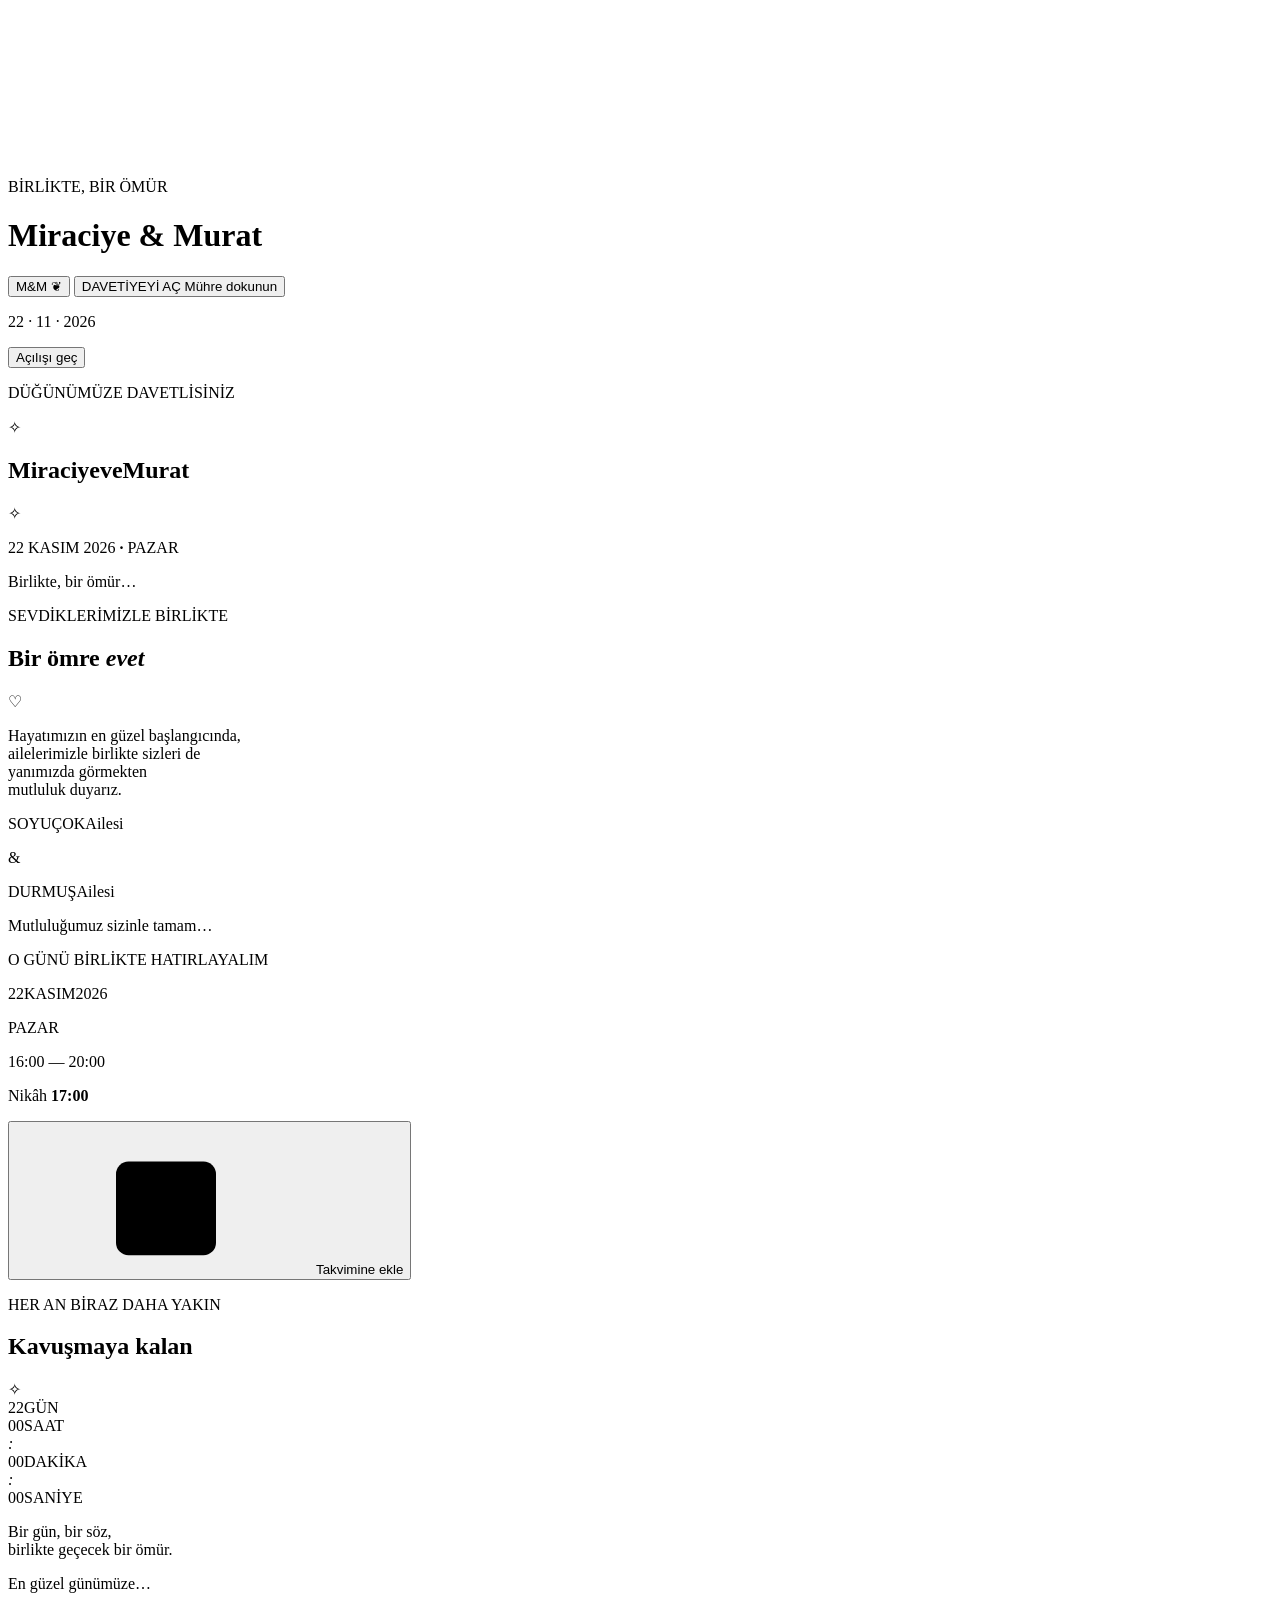
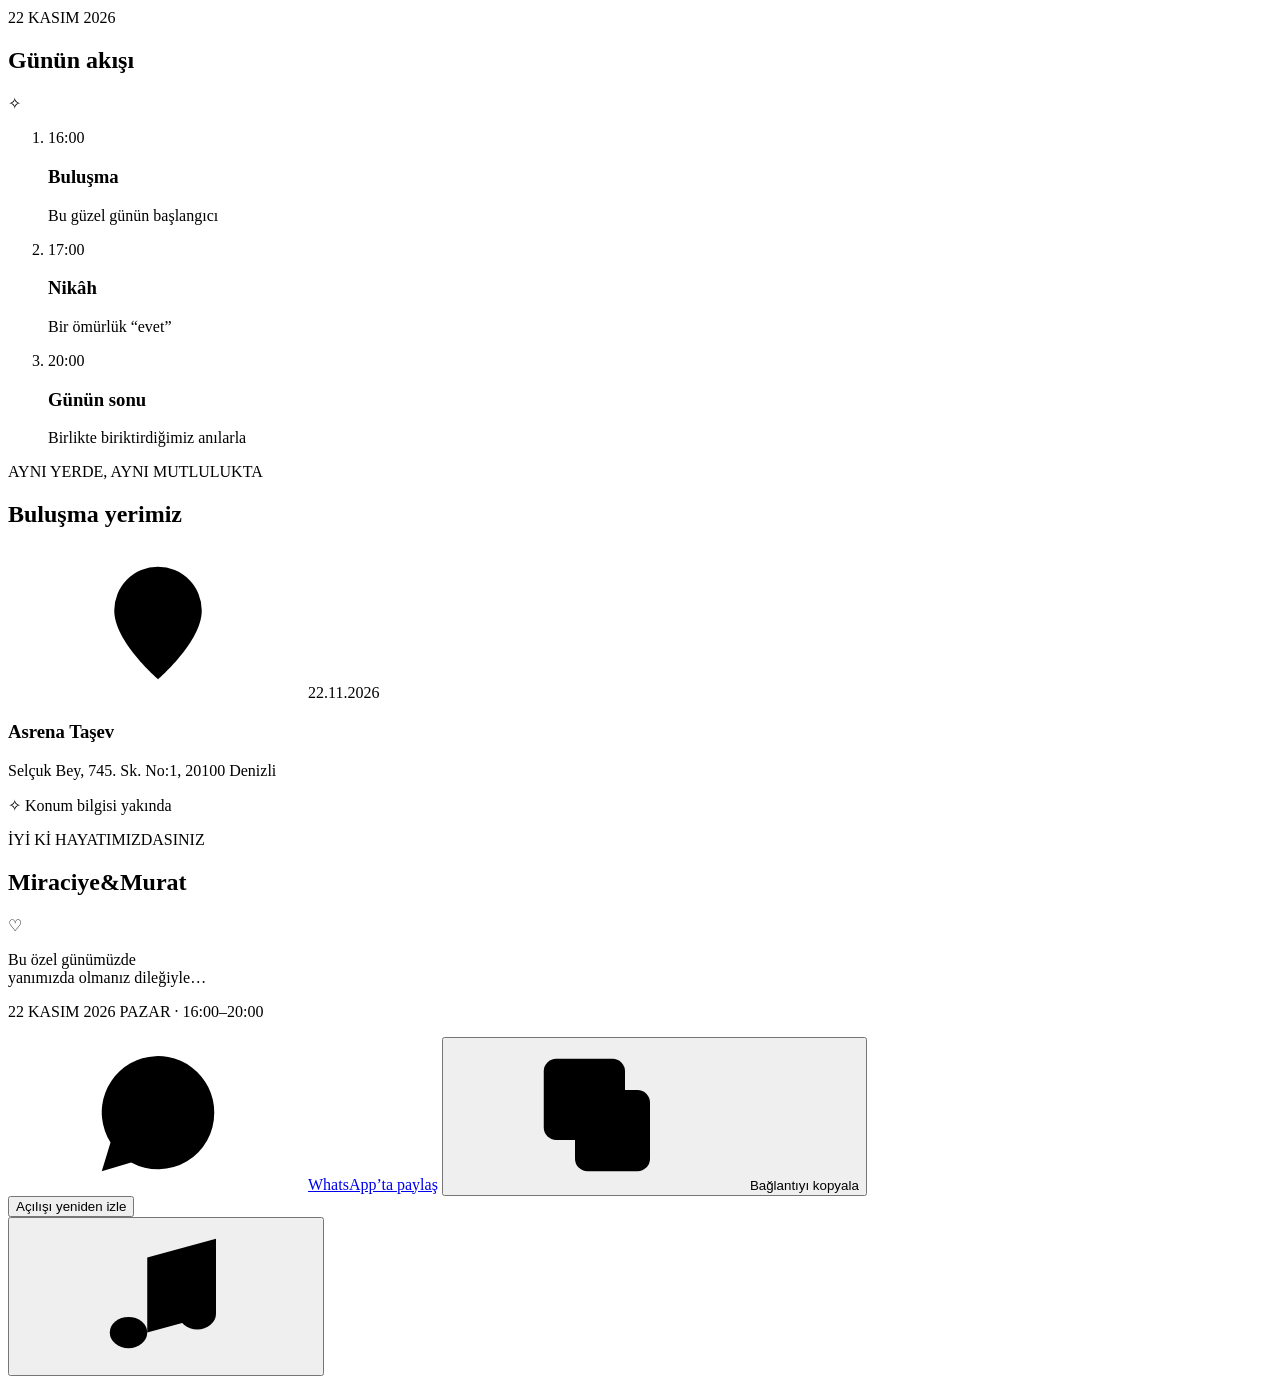
==== index.html @ 9ddf2ff7 "Miraciye & Murat davetiyesi - ücretsiz GitHub Pages yayını" ====
<!doctype html>
<html lang="tr">
<head>
  <meta charset="utf-8">
  <meta name="viewport" content="width=device-width, initial-scale=1, viewport-fit=cover">
  <meta name="theme-color" content="#f6eddf">
  <meta name="color-scheme" content="light">
  <meta name="description" content="22 Kasım 2026, Pazar · 16:00–20:00 · Nikâh 17:00. En güzel başlangıcımıza davetlisiniz.">
  <meta name="robots" content="noindex, follow">
  <meta name="format-detection" content="telephone=no">
  <title>Miraciye &amp; Murat | 22 Kasım 2026 · Davetlisiniz</title>
  <link rel="canonical" href="https://muratmiraciyedavetiyesi.github.io/">
  <meta property="og:type" content="website">
  <meta property="og:locale" content="tr_TR">
  <meta property="og:site_name" content="Miraciye &amp; Murat">
  <meta property="og:title" content="Miraciye &amp; Murat | 22 Kasım 2026 · Davetlisiniz">
  <meta property="og:description" content="22 Kasım 2026, Pazar · 16:00–20:00 · Nikâh 17:00. En güzel başlangıcımıza davetlisiniz.">
  <meta property="og:url" content="https://muratmiraciyedavetiyesi.github.io/">
  <meta property="og:image" content="https://muratmiraciyedavetiyesi.github.io/davetiye-kapak.jpg">
  <meta property="og:image:secure_url" content="https://muratmiraciyedavetiyesi.github.io/davetiye-kapak.jpg">
  <meta property="og:image:width" content="1200">
  <meta property="og:image:height" content="630">
  <meta property="og:image:type" content="image/jpeg">
  <meta property="og:image:alt" content="Miraciye &amp; Murat — 22 Kasım 2026 düğün davetiyesi">
  <meta name="twitter:card" content="summary_large_image">
  <meta name="twitter:title" content="Miraciye &amp; Murat | 22 Kasım 2026 · Davetlisiniz">
  <meta name="twitter:description" content="22 Kasım 2026, Pazar · 16:00–20:00 · Nikâh 17:00. En güzel başlangıcımıza davetlisiniz.">
  <meta name="twitter:image" content="https://muratmiraciyedavetiyesi.github.io/davetiye-kapak.jpg">
  <link rel="icon" type="image/svg+xml" href="./monogram.svg">
  <link rel="preload" href="./sealed-doors.webp" as="image" fetchpriority="high">
  <link rel="preload" href="./pearl-frame-v2.webp" as="image">
  <link rel="preload" href="./cormorant-garamond-400.woff2" as="font" type="font/woff2" crossorigin>
  <link rel="preload" href="./great-vibes-400.woff2" as="font" type="font/woff2" crossorigin>
  <link rel="stylesheet" href="./fonts.css">
  <link rel="stylesheet" href="./styles.css">
  <script>document.documentElement.classList.add('js');</script>
  <script src="./invitation-config.js" defer></script>
  <script src="./app.js" defer></script>
</head>
<body>
  <svg class="svg-library" aria-hidden="true" xmlns="http://www.w3.org/2000/svg">
    <defs>
      <symbol id="i-down" viewBox="0 0 24 24"><path d="M12 4v15m-6-6 6 6 6-6"/></symbol>
      <symbol id="i-calendar" viewBox="0 0 24 24"><rect x="4" y="6" width="16" height="15" rx="2"/><path d="M8 3v6m8-6v6M4 12h16m-11 4h.01M13 16h.01M17 16h.01"/></symbol>
      <symbol id="i-pin" viewBox="0 0 24 24"><path d="M19 10c0 5-7 11-7 11S5 15 5 10a7 7 0 0 1 14 0Z"/><circle cx="12" cy="10" r="2.5"/></symbol>
      <symbol id="i-share" viewBox="0 0 24 24"><circle cx="18" cy="5" r="3"/><circle cx="6" cy="12" r="3"/><circle cx="18" cy="19" r="3"/><path d="m8.6 10.5 6.8-4m-6.8 7 6.8 4"/></symbol>
      <symbol id="i-music" viewBox="0 0 24 24"><path d="M9 18V6l11-3v12M9 9l11-3"/><ellipse cx="6" cy="18" rx="3" ry="2.5"/><ellipse cx="17" cy="15" rx="3" ry="2.5"/></symbol>
      <symbol id="i-soundoff" viewBox="0 0 24 24"><path d="m3 3 18 18M9 8v10m0-12 11-3v12m-3-2c-1.7 0-3 .9-3 2s1.3 2.5 3 2.5 3-1 3-2.5M9 18c0 1.4-1.3 2.5-3 2.5S3 19.4 3 18s1.3-2.5 3-2.5S9 16.6 9 18Z"/></symbol>
      <symbol id="i-close" viewBox="0 0 24 24"><path d="m6 6 12 12M6 18 18 6"/></symbol>
      <symbol id="i-copy" viewBox="0 0 24 24"><rect x="8" y="8" width="12" height="13" rx="2"/><path d="M16 8V5a2 2 0 0 0-2-2H5a2 2 0 0 0-2 2v9a2 2 0 0 0 2 2h3"/></symbol>
      <symbol id="i-heart" viewBox="0 0 24 24"><path d="M20.5 5.5a5.2 5.2 0 0 0-7.5 0L12 6.6l-1.1-1.1a5.2 5.2 0 0 0-7.4 7.3L12 21l8.5-8.2a5.2 5.2 0 0 0 0-7.3Z"/></symbol>
      <symbol id="i-whatsapp" viewBox="0 0 24 24"><path d="M21 11.6a9 9 0 0 1-13.3 8L3 21l1.4-4.6A9 9 0 1 1 21 11.6Z"/><path d="M8 7.5c-1 0-1.3 1.4-.9 2.6 1 2.8 3 4.7 5.8 5.7 1.2.4 2.7 0 2.7-1l-2.4-1.5-1.1.9a7.1 7.1 0 0 1-2.7-2.7l.8-1.2L8.8 7.5Z"/></symbol>
    </defs>
  </svg>

  <div class="ambient" aria-hidden="true"></div>
  <div class="paper-stage" aria-hidden="true"><div class="paper-art"></div><div class="paper-light"></div></div>
  <div class="butterflies" id="butterflies" aria-hidden="true"></div>

  <div class="gate" id="gate" role="dialog" aria-modal="true" aria-labelledby="gate-title">
    <div class="gate-door gate-door--left" aria-hidden="true"></div>
    <div class="gate-door gate-door--right" aria-hidden="true"></div>
    <div class="gate-glow" aria-hidden="true"></div>
    <div class="gate-title">
      <p class="eyebrow">BİRLİKTE, BİR ÖMÜR</p>
      <h1 id="gate-title">Miraciye <span>&amp;</span> Murat</h1>
    </div>
    <button class="wax-seal" id="open-invitation" aria-label="Miraciye ve Murat’ın davetiyesini aç">
      <span class="seal-rim" aria-hidden="true"></span>
      <span class="seal-mark" aria-hidden="true">M<span>&amp;</span>M</span>
      <span class="seal-sprig" aria-hidden="true">❦</span>
    </button>
    <button class="open-caption" id="open-caption">DAVETİYEYİ AÇ <span>Mühre dokunun</span></button>
    <p class="gate-date">22 <i>·</i> 11 <i>·</i> 2026</p>
    <button class="skip-intro" id="skip-intro">Açılışı geç</button>
  </div>

  <main id="invitation" tabindex="-1">
    <section class="scene scene--names" id="birlikte" aria-labelledby="names-title" data-scene="Birlikte">
      <div class="scene-content">
        <p class="eyebrow reveal">DÜĞÜNÜMÜZE DAVETLİSİNİZ</p>
        <div class="ornament reveal" aria-hidden="true"><span></span>✧<span></span></div>
        <h2 class="names" id="names-title"><span class="name-bride reveal">Miraciye</span><span class="names-and reveal">ve</span><span class="name-groom reveal">Murat</span></h2>
        <div class="ornament reveal" aria-hidden="true"><span></span>✧<span></span></div>
        <p class="hero-date reveal">22 KASIM 2026 <b>·</b> PAZAR</p>
        <p class="script-note reveal">Birlikte, bir ömür…</p>
      </div>
    </section>

    <section class="scene" id="ailelerimiz" aria-labelledby="family-title" data-scene="Ailelerimiz">
      <div class="scene-content">
        <p class="eyebrow reveal">SEVDİKLERİMİZLE BİRLİKTE</p>
        <h2 class="section-title reveal" id="family-title">Bir ömre <em>evet</em></h2>
        <div class="ornament reveal" aria-hidden="true"><span></span>♡<span></span></div>
        <p class="invitation-verse reveal">Hayatımızın en güzel başlangıcında,<br>ailelerimizle birlikte sizleri de<br>yanımızda görmekten<br>mutluluk duyarız.</p>
        <div class="family-names reveal">
          <p>SOYUÇOK<span>Ailesi</span></p>
          <span class="family-divider" aria-hidden="true">&amp;</span>
          <p>DURMUŞ<span>Ailesi</span></p>
        </div>
        <p class="script-note reveal">Mutluluğumuz sizinle tamam…</p>
      </div>
    </section>

    <section class="scene" id="tarih" aria-labelledby="date-title" data-scene="Tarih">
      <div class="scene-content">
        <p class="eyebrow reveal" id="date-title">O GÜNÜ BİRLİKTE HATIRLAYALIM</p>
        <div class="date-cameo reveal"><span class="date-day">22</span><span class="date-month">KASIM</span><span class="date-line" aria-hidden="true"></span><span class="date-year">2026</span></div>
        <p class="date-weekday reveal">PAZAR</p>
        <p class="time-range reveal">16:00 <span>—</span> 20:00</p>
        <p class="ceremony-note reveal">Nikâh <b>17:00</b></p>
        <button class="pill reveal" data-calendar><svg aria-hidden="true"><use href="#i-calendar"/></svg>Takvimine ekle</button>
      </div>
    </section>

    <section class="scene" id="geri-sayim" aria-labelledby="count-title" data-scene="Geri sayım">
      <div class="scene-content">
        <p class="eyebrow reveal">HER AN BİRAZ DAHA YAKIN</p>
        <h2 class="section-title reveal" id="count-title">Kavuşmaya kalan</h2>
        <div class="ornament reveal" aria-hidden="true"><span></span>✧<span></span></div>
        <div class="countdown reveal" role="timer" aria-label="Düğünün başlamasına kalan süre">
          <div class="count-days"><span id="count-days">22</span><span class="count-label">GÜN</span></div>
          <div class="count-clock"><div><span id="count-hours">00</span><span class="count-label">SAAT</span></div><i aria-hidden="true">:</i><div><span id="count-minutes">00</span><span class="count-label">DAKİKA</span></div><i aria-hidden="true">:</i><div><span id="count-seconds">00</span><span class="count-label">SANİYE</span></div></div>
        </div>
        <p class="count-message invitation-verse reveal" id="count-message">Bir gün, bir söz,<br>birlikte geçecek bir ömür.</p>
        <p class="script-note reveal">En güzel günümüze…</p>
      </div>
    </section>

    <section class="scene" id="program" aria-labelledby="program-title" data-scene="Günün akışı">
      <div class="scene-content">
        <p class="eyebrow reveal">22 KASIM 2026</p>
        <h2 class="section-title reveal" id="program-title">Günün akışı</h2>
        <div class="ornament reveal" aria-hidden="true"><span></span>✧<span></span></div>
        <ol class="timeline">
          <li class="reveal"><span class="timeline-pearl" aria-hidden="true"></span><time datetime="2026-11-22T16:00:00+03:00">16:00</time><h3>Buluşma</h3><p>Bu güzel günün başlangıcı</p></li>
          <li class="reveal"><span class="timeline-pearl" aria-hidden="true"></span><time datetime="2026-11-22T17:00:00+03:00">17:00</time><h3>Nikâh</h3><p>Bir ömürlük “evet”</p></li>
          <li class="reveal"><span class="timeline-pearl" aria-hidden="true"></span><time datetime="2026-11-22T20:00:00+03:00">20:00</time><h3>Günün sonu</h3><p>Birlikte biriktirdiğimiz anılarla</p></li>
        </ol>
      </div>
    </section>

    <section class="scene" id="konum" aria-labelledby="venue-title" data-scene="Buluşma yerimiz">
      <div class="scene-content">
        <p class="eyebrow reveal">AYNI YERDE, AYNI MUTLULUKTA</p>
        <h2 class="section-title reveal" id="venue-title">Buluşma yerimiz</h2>
        <div class="venue-cameo reveal" aria-hidden="true"><svg><use href="#i-pin"/></svg><span>22.11.2026</span></div>
        <h3 class="venue-name reveal" id="venue-name">Asrena Taşev</h3>
        <p class="venue-address reveal" id="venue-address">Selçuk Bey, 745. Sk. No:1, 20100 Denizli</p>
        <a class="pill reveal" id="maps-link" href="https://www.google.com/maps/" target="_blank" rel="noopener noreferrer" hidden><svg aria-hidden="true"><use href="#i-pin"/></svg>Google Haritalar’da aç</a>
        <p class="venue-pending reveal" id="venue-pending"><span aria-hidden="true">✧</span> Konum bilgisi yakında</p>
      </div>
    </section>

    <section class="scene scene--closing" id="davetlisiniz" aria-labelledby="closing-title" data-scene="Davetlisiniz">
      <div class="scene-content">
        <p class="eyebrow reveal">İYİ Kİ HAYATIMIZDASINIZ</p>
        <h2 class="closing-names reveal" id="closing-title">Miraciye<span>&amp;</span>Murat</h2>
        <div class="ornament reveal" aria-hidden="true"><span></span>♡<span></span></div>
        <p class="invitation-verse reveal">Bu özel günümüzde<br>yanımızda olmanız dileğiyle…</p>
        <p class="closing-date reveal">22 KASIM 2026 <span>PAZAR · 16:00–20:00</span></p>
        <div class="closing-actions reveal">
          <a class="pill pill--gold" id="whatsapp-link" href="https://wa.me/" target="_blank" rel="noopener noreferrer"><svg aria-hidden="true"><use href="#i-whatsapp"/></svg>WhatsApp’ta paylaş</a>
          <button class="text-button" id="copy-link"><svg aria-hidden="true"><use href="#i-copy"/></svg>Bağlantıyı kopyala</button>
          <a class="pill" id="rsvp-link" target="_blank" rel="noopener noreferrer" hidden>Katılımını bildir</a>
        </div>
        <button class="replay text-button reveal" id="replay">Açılışı yeniden izle</button>
      </div>
    </section>
  </main>

  <div class="bottom-tools" id="bottom-tools" hidden>
    <span class="scene-counter" aria-label="Bölüm"><span id="scene-current">01</span><i>/</i>07</span>
    <button class="scroll-cue" id="next-scene"><span id="scroll-label">Aşağı kaydır</span><svg aria-hidden="true"><use href="#i-down"/></svg></button>
  </div>
  <button class="music-toggle" id="music-toggle" aria-label="Fon müziğini aç" aria-pressed="false" title="Fon müziğini aç"><svg aria-hidden="true"><use href="#i-music"/></svg><span class="music-slash" aria-hidden="true"></span><span class="music-waves" aria-hidden="true"><i></i><i></i><i></i></span></button>

  <dialog class="calendar-dialog" id="calendar-dialog" aria-labelledby="calendar-heading">
    <button class="dialog-close" id="close-calendar" aria-label="Takvim penceresini kapat"><svg aria-hidden="true"><use href="#i-close"/></svg></button>
    <svg class="dialog-icon" aria-hidden="true"><use href="#i-calendar"/></svg>
    <p class="eyebrow">BU GÜN SİZİN DE TAKVİMİNİZDE OLSUN</p>
    <h2 id="calendar-heading">22 Kasım 2026</h2>
    <p>Pazar · 16:00–20:00<br><span>Nikâh · 17:00</span></p>
    <a class="pill pill--gold" id="google-calendar" target="_blank" rel="noopener noreferrer">Google Takvim’e ekle</a>
    <a class="pill" href="./miraciye-murat.ics" download="Miraciye-Murat.ics">iPhone / Outlook · Takvim dosyası</a>
  </dialog>
  <div class="toast" id="toast" role="status" aria-live="polite"></div>
  <audio id="background-music" loop preload="none"></audio>
  <noscript><p class="noscript-note">Animasyonlar ve canlı geri sayım için tarayıcınızda JavaScript’i etkinleştirebilirsiniz. Davetiye bilgilerimiz aşağıda yer alıyor.</p></noscript>
</body>
</html>
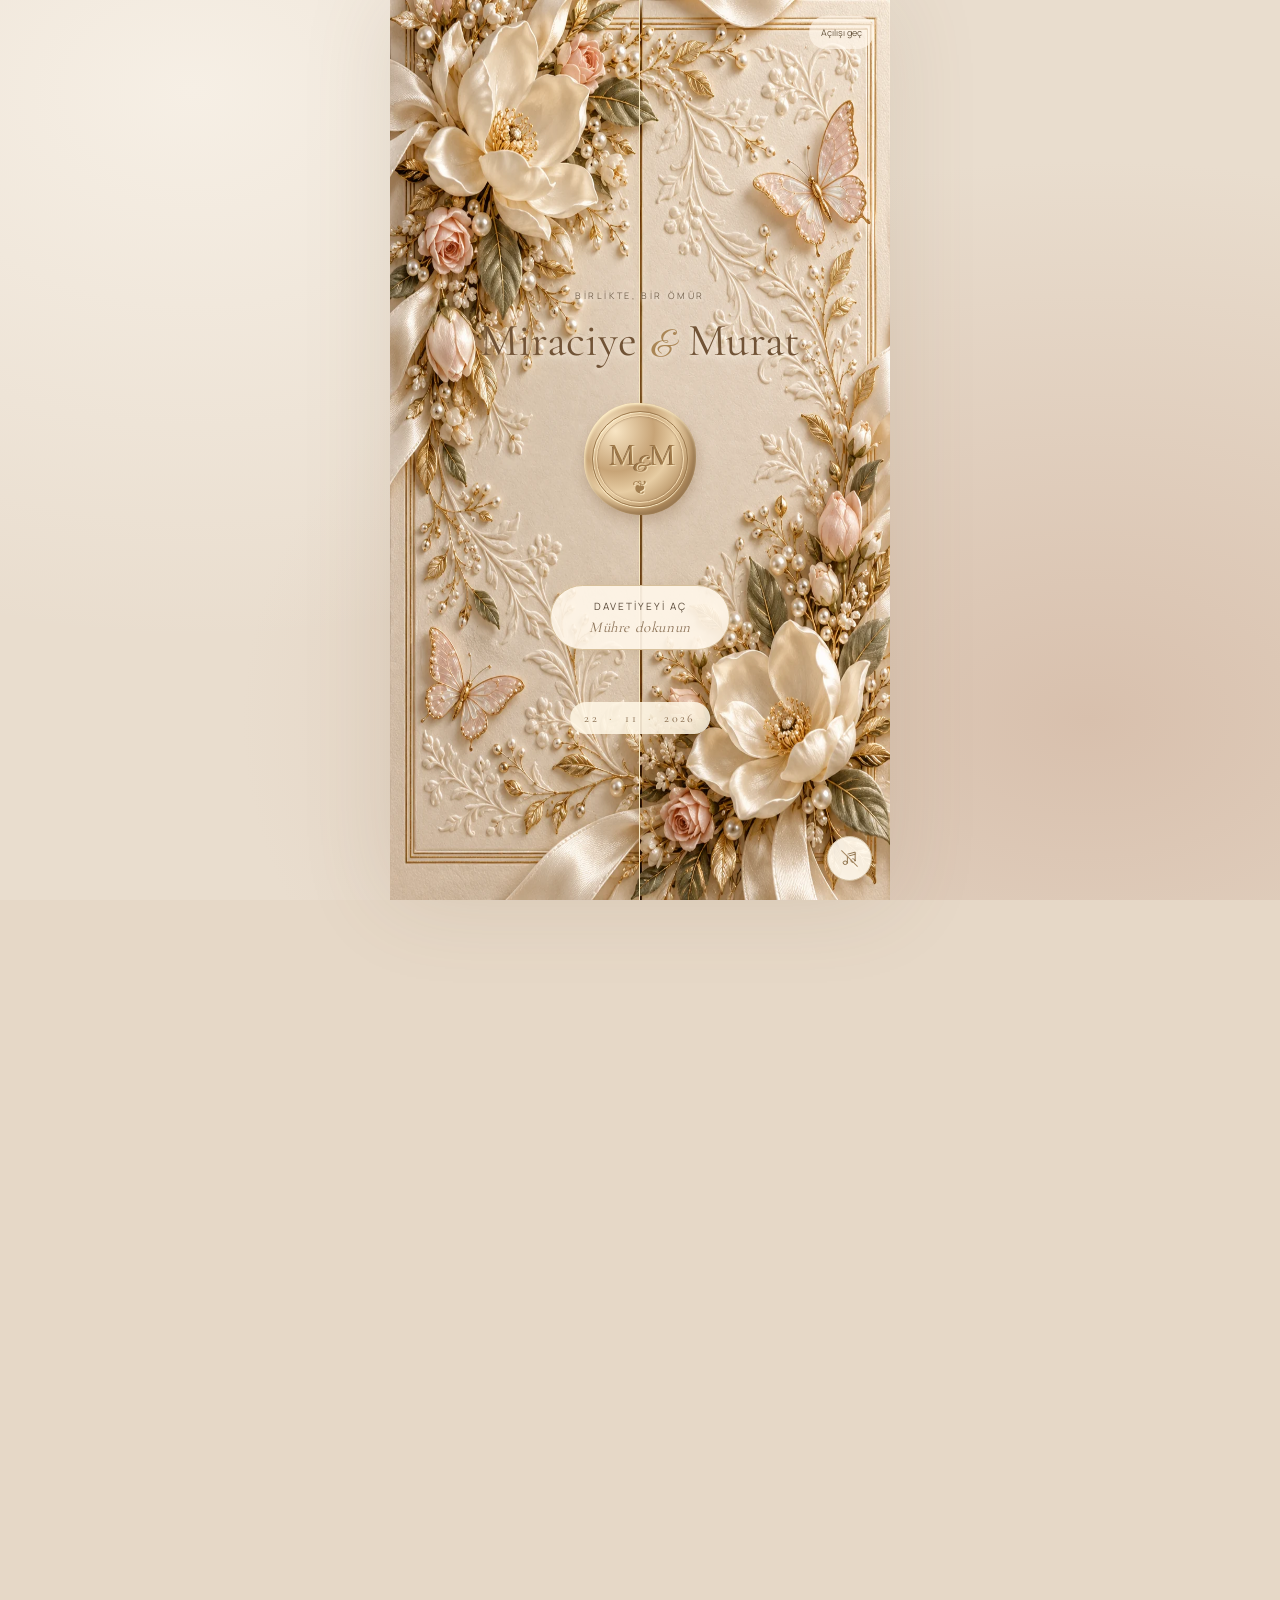
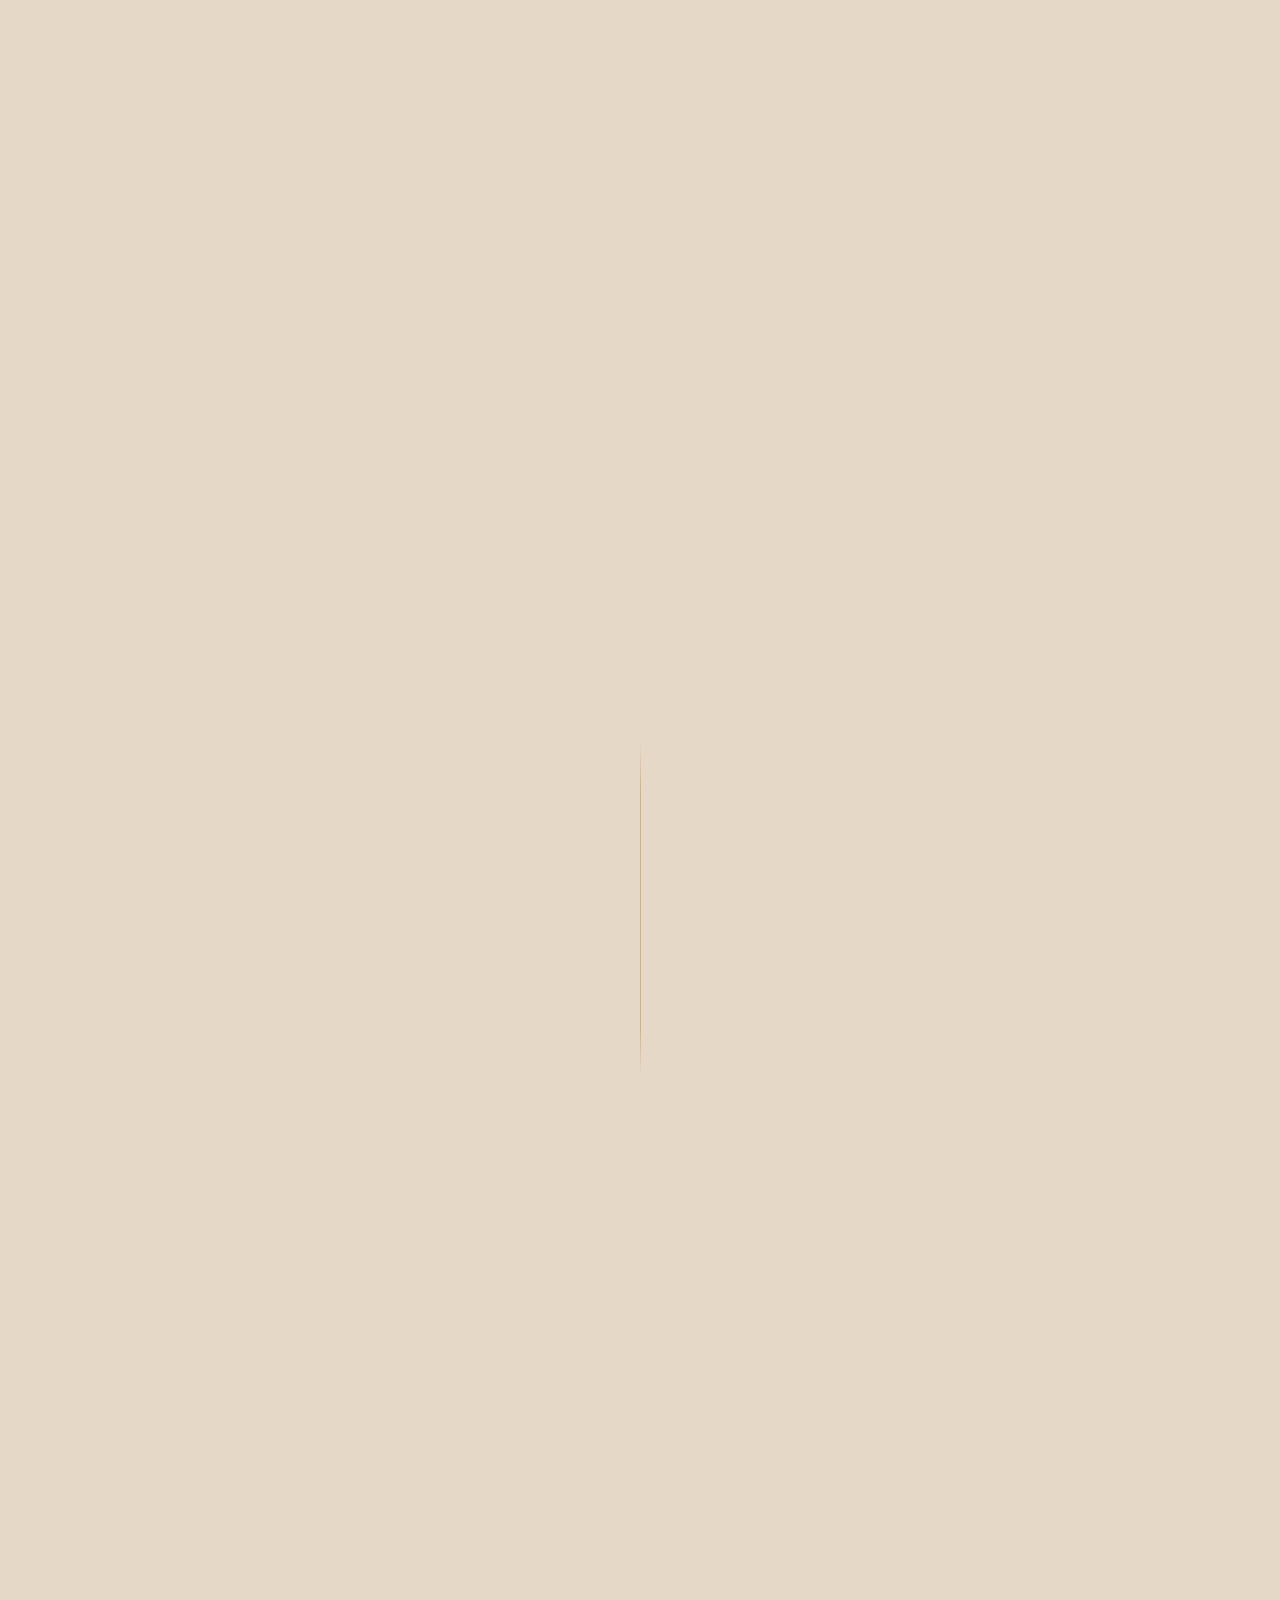
==== commit 51742ffa: "Fix WhatsApp image preview: cache-busted cover and fresh share URL" ====
--- a/index.html
+++ b/index.html
@@ -16,16 +16,19 @@
   <meta property="og:title" content="Miraciye &amp; Murat | 22 Kasım 2026 · Davetlisiniz">
   <meta property="og:description" content="22 Kasım 2026, Pazar · 16:00–20:00 · Nikâh 17:00. En güzel başlangıcımıza davetlisiniz.">
   <meta property="og:url" content="https://muratmiraciyedavetiyesi.github.io/">
-  <meta property="og:image" content="https://muratmiraciyedavetiyesi.github.io/davetiye-kapak.jpg">
-  <meta property="og:image:secure_url" content="https://muratmiraciyedavetiyesi.github.io/davetiye-kapak.jpg">
+  <meta name="image" content="https://muratmiraciyedavetiyesi.github.io/davetiye-paylasim-2026.jpg">
+  <meta itemprop="image" content="https://muratmiraciyedavetiyesi.github.io/davetiye-paylasim-2026.jpg">
+  <meta property="og:image" content="https://muratmiraciyedavetiyesi.github.io/davetiye-paylasim-2026.jpg">
+  <meta property="og:image:secure_url" content="https://muratmiraciyedavetiyesi.github.io/davetiye-paylasim-2026.jpg">
   <meta property="og:image:width" content="1200">
   <meta property="og:image:height" content="630">
   <meta property="og:image:type" content="image/jpeg">
   <meta property="og:image:alt" content="Miraciye &amp; Murat — 22 Kasım 2026 düğün davetiyesi">
+  <meta name="twitter:image:alt" content="Miraciye ve Murat düğün davetiyesi, 22 Kasım 2026">
   <meta name="twitter:card" content="summary_large_image">
   <meta name="twitter:title" content="Miraciye &amp; Murat | 22 Kasım 2026 · Davetlisiniz">
   <meta name="twitter:description" content="22 Kasım 2026, Pazar · 16:00–20:00 · Nikâh 17:00. En güzel başlangıcımıza davetlisiniz.">
-  <meta name="twitter:image" content="https://muratmiraciyedavetiyesi.github.io/davetiye-kapak.jpg">
+  <meta name="twitter:image" content="https://muratmiraciyedavetiyesi.github.io/davetiye-paylasim-2026.jpg">
   <link rel="icon" type="image/svg+xml" href="./monogram.svg">
   <link rel="preload" href="./sealed-doors.webp" as="image" fetchpriority="high">
   <link rel="preload" href="./pearl-frame-v2.webp" as="image">
--- a/fonts.css
+++ b/fonts.css
@@ -0,0 +1,4 @@
+@font-face{font-family:"Cormorant Garamond";font-style:normal;font-weight:400;font-display:swap;src:url("./cormorant-garamond-400.woff2") format("woff2")}
+@font-face{font-family:"Cormorant Garamond";font-style:normal;font-weight:500;font-display:swap;src:url("./cormorant-garamond-500.woff2") format("woff2")}
+@font-face{font-family:"Great Vibes";font-style:normal;font-weight:400;font-display:swap;src:url("./great-vibes-400.woff2") format("woff2")}
+@font-face{font-family:"Manrope";font-style:normal;font-weight:400;font-display:swap;src:url("./manrope-400.woff2") format("woff2")}
--- a/styles.css
+++ b/styles.css
@@ -0,0 +1,21 @@
+:root{--paper:#f7efe2;--ink:#5d4d3c;--muted:#786651;--gold:#aa8656;--light-gold:#d8bc8d;--blush:#d3a79e;--serif:"Cormorant Garamond",Georgia,serif;--script:"Great Vibes",cursive;--sans:"Manrope",Arial,sans-serif;--stage-width:500px;--scene-height:100svh;--parallax:0px}
+*{box-sizing:border-box}html{scroll-behavior:smooth;scroll-padding:0}body{margin:0;background:#e6d8c7;color:var(--ink);font-family:var(--serif);font-weight:400;overflow-x:clip;-webkit-font-smoothing:antialiased}body.is-locked{overflow:hidden;overscroll-behavior:none}button,a{-webkit-tap-highlight-color:transparent;touch-action:manipulation}button{font:inherit;color:inherit;cursor:pointer}a{color:inherit;text-decoration:none}button:focus-visible,a:focus-visible{outline:2px solid #8b663b;outline-offset:5px}button{border:0}button,dialog{background:var(--paper)}[hidden]{display:none!important}svg{width:20px;height:20px;fill:none;stroke:currentColor;stroke-width:1.35;stroke-linecap:round;stroke-linejoin:round;flex:none}.svg-library{position:absolute;width:0;height:0;overflow:hidden}.ambient{position:fixed;inset:0;z-index:-2;background:radial-gradient(ellipse at 15% 10%,#f6efe5,transparent 48%),radial-gradient(ellipse at 85% 80%,#d8c0ad,transparent 55%),#e9ddce}.paper-stage{position:fixed;inset:0;margin:auto;width:min(100%,var(--stage-width));height:100%;z-index:-1;overflow:hidden;box-shadow:0 0 85px #7a5d3924;background:var(--paper)}.paper-art{position:absolute;inset:-2px;background:url('./pearl-frame-v2.webp') center/100% 100% no-repeat;transform:translate3d(0,calc(var(--parallax)*.12),0) scale(1.015);will-change:transform}.paper-light{position:absolute;inset:0;background:radial-gradient(ellipse at 50% 46%,#fffaf02b,transparent 53%);pointer-events:none}
+.gate{display:none;position:fixed;z-index:30;inset:0;margin:auto;width:min(100%,var(--stage-width));overflow:hidden;perspective:1300px;isolation:isolate}.js .gate{display:block}.gate-door{position:absolute;top:0;width:50.15%;height:100%;background-image:url('./sealed-doors.webp');background-size:200% 100%;background-repeat:no-repeat;backface-visibility:hidden;will-change:transform;transition:transform 2.15s cubic-bezier(.55,.02,.19,1),filter 1.8s;z-index:1}.gate-door--left{left:0;background-position:0 50%;transform-origin:left center}.gate-door--right{right:0;background-position:100% 50%;transform-origin:right center}.gate-door--left:after{content:"";position:absolute;right:0;top:0;bottom:0;width:1px;background:#98704794;box-shadow:1px 0 8px #6b4a3b38}.gate-door--right:after{content:"";position:absolute;left:0;top:0;bottom:0;width:1px;background:#f7e8c2}.gate-glow{position:absolute;inset:0;background:radial-gradient(ellipse at center,#fff7ddaa,transparent 60%);opacity:0;z-index:3;pointer-events:none;transition:opacity 1s}.gate-title{position:absolute;top:32%;left:8%;right:8%;z-index:4;text-align:center;transition:opacity .6s,transform 1s}.gate-title .eyebrow{font-size:9px;letter-spacing:.29em;text-shadow:0 1px 5px #fff}.gate-title h1{font-weight:400;font-size:clamp(33px,8vw,47px);margin:8px 0;color:#715336;text-shadow:0 2px 7px #fff7ea}.gate-title h1 span{font-family:var(--script);font-size:.8em;color:var(--gold);margin:0 .08em}.eyebrow{font-family:var(--sans);font-size:9px;line-height:1.8;letter-spacing:.24em;font-weight:400;margin:0;color:var(--muted)}.wax-seal{position:absolute;z-index:5;left:50%;top:51%;width:112px;height:112px;transform:translate(-50%,-50%);border-radius:46% 51% 48% 52% / 50% 46% 52% 48%;padding:0;box-shadow:1px 7px 14px #77522b45,inset 1px 2px 3px #fff0ca,inset -3px -3px 5px #97764f; background:radial-gradient(ellipse at 28% 25%,#f8e5c4 0%,#c7a477 34%,#e7cda4 52%,#b08b5d 75%,#d8b586 95%);transition:transform .7s,opacity .55s,filter .7s;animation:seal-breathe 4s ease-in-out infinite}.wax-seal:before{content:"";position:absolute;inset:8px;border:1px solid #9c784c;border-radius:50%;box-shadow:inset 1px 1px 2px #fff1cf,0 1px 1px #fff1cd}.seal-rim{position:absolute;inset:12px;border:1px solid #f6deb5;border-radius:50%;box-shadow:inset 0 0 2px #8b6a49}.seal-mark{position:absolute;inset:32px 0 auto;font-family:var(--serif);font-size:32px;letter-spacing:-4px;color:#9e7848;text-shadow:1px 1px 1px #f8e5be,-.5px -.5px .5px #83613c}.seal-mark span{font-family:var(--script);font-size:23px;display:inline-block;transform:translateY(6px);margin:0 5px 0 2px}.seal-sprig{position:absolute;bottom:16px;left:0;right:0;font-size:19px;color:#a27e50;text-shadow:1px 1px #f8e6c3}.wax-seal:hover{filter:brightness(1.04)}.open-caption{position:absolute;z-index:5;top:65%;left:50%;transform:translateX(-50%);background:#fff7e9e8;box-shadow:0 3px 13px #a47d4930;border:1px solid #d7c09b;border-radius:40px;min-width:180px;padding:13px 23px 11px;font-family:var(--sans);font-size:10px;letter-spacing:.2em;line-height:1.4;transition:opacity .5s,transform .7s}.open-caption span{display:block;font-family:var(--serif);font-style:italic;font-size:15px;letter-spacing:.04em;color:#8b7257;margin-top:4px}.gate-date{position:absolute;z-index:4;top:78%;left:50%;transform:translateX(-50%);width:max-content;text-align:center;font-size:12px;letter-spacing:.2em;margin:0;padding:8px 14px;border-radius:30px;background:#fff7e6dc;color:#7e6143;text-shadow:0 1px 4px #fff9ee}.gate-date i{font-size:13px;color:var(--gold);font-style:normal;padding:0 5px}.skip-intro{position:absolute;z-index:5;right:16px;top:max(16px,env(safe-area-inset-top));padding:10px 12px;border-radius:30px;background:#fff7eaad;font-family:var(--sans);font-size:9px;color:#69573f}.is-opening .gate-door--left{transform:translateX(-28%) rotateY(-108deg);filter:brightness(.85)}.is-opening .gate-door--right{transform:translateX(28%) rotateY(108deg);filter:brightness(.85)}.is-opening .gate-title,.is-opening .gate-date,.is-opening .open-caption,.is-opening .skip-intro{opacity:0;pointer-events:none}.is-opening .gate-title{transform:translateY(-15px)}.is-opening .open-caption{transform:translate(-50%,20px)}.is-opening .wax-seal{animation:none;opacity:0;transform:translate(-50%,-50%) scale(1.25) rotate(-12deg);pointer-events:none}.is-opening .gate-glow{animation:opening-light 2s both}.gate.is-gone{visibility:hidden;pointer-events:none}
+main{width:min(100%,var(--stage-width));margin:0 auto;outline:none}.scene{position:relative;min-height:var(--scene-height);display:flex;align-items:center;justify-content:center;isolation:isolate;padding:15svh 0 14svh;scroll-snap-align:center}.scene-content{width:71%;max-width:360px;text-align:center;position:relative;z-index:2}.scene .eyebrow{font-size:8px}.names{margin:18px 0 11px;display:flex;flex-direction:column;align-items:center;font-weight:400;line-height:1.03}.name-bride,.name-groom{font-size:clamp(53px,14vw,76px);letter-spacing:-.035em}.names-and{font-family:var(--script);font-size:43px;color:var(--gold);margin:4px 0 2px;line-height:1}.ornament{display:flex;align-items:center;justify-content:center;gap:11px;color:var(--gold);font-size:16px;margin:16px auto;line-height:1}.ornament span{height:1px;width:48px;background:linear-gradient(90deg,transparent,#b9996b)}.ornament span:last-child{transform:rotate(180deg)}.hero-date{font-size:11px;letter-spacing:.12em;font-weight:500;margin:22px 0 0}.hero-date b{font-weight:400;color:var(--gold);margin:0 5px}.script-note{font-family:var(--script);font-size:25px;line-height:1.4;color:#a68459;margin:25px -2px 0}.section-title{font-size:clamp(30px,8vw,43px);font-weight:400;line-height:1.12;margin:14px -8px 18px;letter-spacing:-.02em}.section-title em{font-family:var(--script);font-size:1.05em;font-weight:400;color:var(--gold)}.invitation-verse{font-size:clamp(20px,5.3vw,24px);line-height:1.65;font-weight:400;margin:19px -6px}.family-names{display:flex;justify-content:center;align-items:center;gap:18px;margin:32px -10px 0}.family-names p{font-size:17px;font-weight:500;letter-spacing:.025em;margin:0}.family-names p span{font-size:19px;font-weight:400;font-style:italic;display:block;margin-top:3px}.family-divider{font-family:var(--script);font-size:27px;color:#b59468;margin-top:-12px}.date-cameo{position:relative;display:flex;flex-direction:column;align-items:center;justify-content:center;width:151px;height:228px;border:1px solid #b69563;border-radius:80px;margin:20px auto 15px;box-shadow:0 0 0 5px #f7eddb88,0 0 0 6px #c7ad824d,inset 0 0 0 4px #fff8eb70}.date-cameo:before,.date-cameo:after{content:"✧";position:absolute;left:50%;transform:translateX(-50%);background:#f6eddf;color:#b08e5e;font-size:16px;height:16px;line-height:16px}.date-cameo:before{top:-10px}.date-cameo:after{bottom:-10px}.date-day{font-size:88px;line-height:1;letter-spacing:-.05em;margin-left:-3px}.date-month{font-size:17px;letter-spacing:.2em;margin-top:9px;padding-left:.2em}.date-line{width:35px;height:1px;background:#baa178;margin:17px 0}.date-year{font-size:15px;letter-spacing:.26em;padding-left:.26em}.date-weekday{font-size:12px;letter-spacing:.22em;margin:23px 0 7px}.time-range{font-size:27px;margin:0;font-variant-numeric:lining-nums}.time-range span{font-size:15px;color:var(--gold);padding:0 4px}.ceremony-note{font-size:17px;font-style:italic;margin:9px 0 19px}.ceremony-note b{font-weight:500;margin-left:9px}.pill{display:inline-flex;align-items:center;justify-content:center;gap:9px;padding:12px 18px;min-height:46px;border:1px solid #bd9e6d99;border-radius:32px;background:#fffbf2e6;box-shadow:0 3px 12px #9169320a;font-family:var(--sans);font-size:10px;letter-spacing:.045em;line-height:1.4;transition:background .2s,box-shadow .2s,transform .2s}.pill svg{width:16px;height:16px;stroke-width:1.2}.pill:hover{background:#fffdf6;box-shadow:0 4px 18px #9169321a;transform:translateY(-1px)}.pill--gold{background:#a38358;color:#fffaf0;border-color:#a38358}.pill--gold:hover{background:#927048}.countdown{font-variant-numeric:lining-nums tabular-nums}.count-days>span:first-child{font-size:102px;line-height:1.1;font-weight:400}.count-label{display:block;font-family:var(--sans);font-size:8px;letter-spacing:.21em;color:var(--muted);line-height:1.6;margin-top:5px}.count-clock{display:flex;align-items:flex-start;justify-content:center;gap:15px;margin:24px 0 22px}.count-clock>div{min-width:42px}.count-clock>div>span:first-child{font-size:30px;line-height:1}.count-clock>i{font-style:normal;color:#b4a083;line-height:1.3;font-size:21px}.count-message{font-size:21px}.timeline{list-style:none;padding:0;margin:24px auto 0;position:relative}.timeline:before{content:"";position:absolute;top:10px;bottom:25px;left:50%;width:1px;background:linear-gradient(transparent,#cbb28b 15%,#cbb28b 85%,transparent)}.timeline li{position:relative;padding:0 0 25px;display:flex;flex-direction:column;align-items:center}.timeline li:last-child{padding-bottom:0}.timeline time{font-family:var(--sans);font-size:10px;letter-spacing:.2em;display:inline-block;padding:3px 10px;background:#f7eddf}.timeline h3{font-size:29px;font-weight:400;margin:5px 0;background:#f7eddf;padding:0 14px;line-height:1.1}.timeline p{font-style:italic;font-size:17px;line-height:1.4;margin:5px 0 0;background:#f7eddf;padding:0 8px}.timeline-pearl{width:8px;height:8px;border:1px solid #cbb28b;border-radius:50%;background:radial-gradient(circle at 30% 25%,#fff,#f7e7cd 60%,#bb9b6b);margin-bottom:8px;box-shadow:0 1px 3px #ac824830}.venue-cameo{border:1px solid #c5a677;border-radius:80px 80px 38px 38px;width:129px;height:146px;display:flex;flex-direction:column;align-items:center;justify-content:center;margin:29px auto 23px;box-shadow:0 0 0 5px #f8efdf88,0 0 0 6px #c7ad8255}.venue-cameo svg{width:38px;height:44px;color:#ae8b5c;stroke-width:.65}.venue-cameo span{font-size:11px;letter-spacing:.1em;margin-top:15px;color:#957747}.venue-name{font-size:26px;font-weight:400;line-height:1.2;margin:25px -3px 12px}.venue-address{font-size:18px;line-height:1.55;margin:0 0 22px}.venue-pending{font-family:var(--sans);font-size:9px;color:#8b7355;letter-spacing:.07em;display:inline-flex;gap:8px;align-items:center;border-block:1px solid #c5a67766;padding:12px 0;margin:0}.venue-pending span{font-size:15px}.closing-names{font-family:var(--script);font-size:clamp(48px,12vw,65px);font-weight:400;line-height:1.05;display:flex;flex-direction:column;align-items:center;margin:23px 0 18px;color:#7e6347}.closing-names span{font-family:var(--serif);font-size:24px;color:var(--gold);line-height:1.25}.closing-date{font-size:14px;letter-spacing:.13em;margin:21px 0}.closing-date span{display:block;font-size:10px;letter-spacing:.09em;margin-top:7px}.closing-actions{display:flex;flex-direction:column;align-items:center;gap:12px;margin-top:22px}.text-button{display:inline-flex;align-items:center;justify-content:center;gap:7px;background:transparent;font-family:var(--sans);font-size:9px;letter-spacing:.02em;min-height:42px;padding:8px 10px;color:#7d674b}.text-button svg{width:14px;height:14px}.replay{margin-top:18px;color:#8a7255;text-decoration:underline;text-underline-offset:4px;font-size:8px}.bottom-tools{position:fixed;z-index:10;bottom:calc(19px + env(safe-area-inset-bottom));left:50%;transform:translateX(-50%);width:min(100%,var(--stage-width));height:45px;pointer-events:none}.scene-counter{position:absolute;left:22px;bottom:13px;font-family:var(--sans);font-size:8px;color:#977f5e;letter-spacing:.07em}.scene-counter>span{font-size:11px;color:#715c41}.scene-counter i{font-style:normal;opacity:.55;padding:0 5px}.scroll-cue{position:absolute;left:50%;transform:translateX(-50%);bottom:0;pointer-events:auto;display:flex;align-items:center;justify-content:center;gap:12px;background:#fff9edee;border:1px solid #d8c4a69c;box-shadow:0 2px 10px #815e3112;border-radius:32px;font-family:var(--sans);font-size:9px;min-height:44px;padding:9px 17px;white-space:nowrap;color:#7c6547}.scroll-cue svg{height:13px;width:13px;animation:down-drift 2.5s ease-in-out infinite}.scroll-cue.is-last svg{transform:rotate(180deg);animation:none}.music-toggle{position:fixed;z-index:45;bottom:calc(19px + env(safe-area-inset-bottom));right:max(calc((100vw - var(--stage-width))/2 + 18px),18px);width:45px;height:45px;padding:0;border:1px solid #d2bfa1;border-radius:50%;background:#fff9edeb;color:#8d714a;box-shadow:0 2px 10px #815e3119;display:flex;align-items:center;justify-content:center}.music-toggle>svg{width:17px;height:17px}.music-slash{position:absolute;width:23px;height:1px;background:#a78a64;transform:rotate(45deg);box-shadow:0 -1px 0 #fff6e9}.music-waves{display:none;align-items:center;gap:2px;height:18px}.music-waves i{width:2px;height:12px;background:#a28054;border-radius:2px;animation:music-wave .8s ease-in-out infinite alternate}.music-waves i:nth-child(2){animation-delay:-.4s;height:18px}.music-waves i:nth-child(3){animation-delay:-.2s;height:8px}.music-toggle[aria-pressed=true]>.music-slash,.music-toggle[aria-pressed=true]>svg{display:none}.music-toggle[aria-pressed=true] .music-waves{display:flex}.butterflies{position:fixed;inset:0;z-index:8;margin:auto;max-width:var(--stage-width);overflow:hidden;pointer-events:none}.butterfly{position:absolute;width:var(--size,53px);height:var(--size,53px);left:50%;top:50%;opacity:0;will-change:transform,opacity;filter:drop-shadow(0 3px 3px #a1734022);transform-style:preserve-3d}.butterfly .wing{position:absolute;inset:0;background:url('./pearl-butterfly.webp') center/contain no-repeat;transform-style:preserve-3d}.wing--left{clip-path:inset(0 49% 0 0);transform-origin:50% 50%;animation:flap-left .46s ease-in-out infinite alternate}.wing--right{clip-path:inset(0 0 0 49%);transform-origin:50% 50%;animation:flap-right .46s ease-in-out infinite alternate}.butterfly.is-burst{animation:butterfly-burst var(--duration,3.6s) cubic-bezier(.25,.25,.3,1) var(--delay,0s) both}.butterfly.is-ambient{animation:butterfly-drift var(--duration,17s) linear var(--delay,0s) infinite}.js .scene .reveal{opacity:0;transform:translateY(24px);filter:blur(3px);transition:opacity 1.05s ease,transform 1.3s cubic-bezier(.16,.65,.25,1),filter 1.3s}.js .scene.is-visible .reveal{opacity:1;transform:translateY(0);filter:blur(0);transition-delay:var(--reveal-delay,0s)}.js .scene--names .name-bride{transition-duration:1.7s}.js .scene--names .name-groom{transition-duration:1.9s}.calendar-dialog{position:fixed;inset:0;margin:auto;border:1px solid #c9ae83;padding:39px 24px 29px;border-radius:18px;width:min(calc(100% - 36px),360px);color:var(--ink);text-align:center;box-shadow:0 20px 90px #57402430;max-height:calc(100svh - 40px);overflow:auto}.calendar-dialog::backdrop{background:#4f3e2c66;backdrop-filter:blur(5px)}.dialog-close{position:absolute;right:9px;top:9px;width:36px;height:36px;border-radius:50%;display:grid;place-items:center;background:transparent}.dialog-close svg{width:17px;height:17px}.dialog-icon{height:29px;width:29px;stroke-width:1;margin-bottom:19px;color:var(--gold)}.calendar-dialog .eyebrow{font-size:7px;letter-spacing:.15em}.calendar-dialog h2{font-size:34px;font-weight:400;margin:10px 0}.calendar-dialog>p:not(.eyebrow){font-size:21px;line-height:1.4;margin:12px 0 23px}.calendar-dialog>p>span{font-size:17px;font-style:italic;color:#8c7150}.calendar-dialog>.pill{display:flex;margin-top:11px;font-size:10px}.toast{position:fixed;bottom:calc(85px + env(safe-area-inset-bottom));left:50%;transform:translate(-50%,12px);width:max-content;max-width:min(85vw,380px);z-index:80;background:#766146f5;border:1px solid #e5d2ab55;border-radius:16px;padding:12px 18px;font-family:var(--sans);font-size:11px;line-height:1.6;color:#fffaf0;text-align:center;opacity:0;pointer-events:none;transition:opacity .25s,transform .25s}.toast.is-visible{opacity:1;transform:translate(-50%,0)}.noscript-note{position:relative;z-index:2;padding:18px;margin:0 auto;width:min(100%,var(--stage-width));background:#fff6e7;font-family:var(--sans);font-size:12px;text-align:center}
+@keyframes seal-breathe{0%,100%{box-shadow:1px 7px 14px #77522b45,inset 1px 2px 3px #fff0ca,inset -3px -3px 5px #97764f}50%{box-shadow:1px 9px 22px #77522b55,0 0 28px #fff5dc77,inset 1px 2px 3px #fff0ca,inset -3px -3px 5px #97764f}}
+@keyframes opening-light{0%{opacity:0}45%{opacity:.8}100%{opacity:0}}
+@keyframes flap-left{from{transform:rotateY(0)}to{transform:rotateY(68deg)}}@keyframes flap-right{from{transform:rotateY(0)}to{transform:rotateY(-68deg)}}
+@keyframes butterfly-burst{0%{opacity:0;transform:translate3d(-50%,-50%,0) scale(.2) rotate(0)}12%{opacity:1}60%{opacity:.95}100%{opacity:0;transform:translate3d(var(--end-x),var(--end-y),0) scale(1.2) rotate(var(--turn))}}
+@keyframes butterfly-drift{0%{opacity:0;transform:translate3d(var(--x1),60svh,0) rotate(-20deg) scale(.7)}12%{opacity:.8}42%{transform:translate3d(var(--x2),-5svh,0) rotate(18deg) scale(1)}80%{opacity:.7}100%{opacity:0;transform:translate3d(var(--x1),-70svh,0) rotate(-12deg) scale(.75)}}
+@keyframes down-drift{0%,100%{translate:0 0}50%{translate:0 3px}}@keyframes music-wave{from{transform:scaleY(.35)}to{transform:scaleY(1)}}
+@media(min-width:700px){.gate-title h1{font-size:46px}.scene-content{width:69%}.scene .eyebrow{font-size:8px}.name-bride,.name-groom{font-size:76px}.scene{padding:15svh 0}.gate-title{top:32%}}
+@media(max-height:700px){.scene{padding:13svh 0 14svh}.names{margin:10px 0}.name-bride,.name-groom{font-size:58px}.names-and{font-size:34px}.script-note{font-size:22px;margin-top:19px}.ornament{margin:12px auto}.date-cameo{height:186px;width:128px;margin:17px auto 13px}.date-day{font-size:73px}.date-line{margin:12px 0}.date-month{font-size:15px}.date-weekday{margin-top:19px}.time-range{font-size:24px}.section-title{font-size:33px;margin-top:10px}.timeline{margin-top:15px}.timeline li{padding-bottom:20px}.timeline h3{font-size:26px}.timeline p{font-size:16px}.closing-names{font-size:48px;margin-top:16px}.closing-date{margin:15px 0}.closing-actions{margin-top:15px;gap:5px}.replay{margin-top:9px}.scene--closing .invitation-verse{font-size:19px;line-height:1.4}.gate-title{top:29%}.wax-seal{width:98px;height:98px}.seal-mark{top:27px;font-size:29px}.seal-sprig{bottom:13px;font-size:16px}.open-caption{top:65%;padding-top:10px;padding-bottom:9px}.family-names{margin-top:24px}.invitation-verse{font-size:20px;line-height:1.55}.venue-cameo{height:118px;width:110px;margin:22px auto}.venue-name{font-size:24px}.venue-address{font-size:17px}}
+@media(max-width:350px){.scene-content{width:73%}.scene .eyebrow{font-size:7px;letter-spacing:.17em}.name-bride,.name-groom{font-size:54px}.section-title{font-size:30px}.family-names{gap:12px}.family-names p{font-size:15px}.invitation-verse{font-size:19px}.script-note{font-size:21px}.hero-date{font-size:9px}.pill{font-size:9px;padding-inline:14px}.scene-counter{left:15px}.music-toggle{right:13px}.gate-title h1{font-size:34px}.gate-title .eyebrow{font-size:8px}.closing-names{font-size:46px}.count-clock{gap:11px}}
+@media(orientation:landscape) and (max-height:550px){:root{--scene-height:650px}.paper-art{background-size:100% 100%}.scene{padding:85px 0}.gate-title{top:19%}.gate-title .eyebrow{display:none}.wax-seal{top:49%;width:86px;height:86px}.seal-mark{font-size:25px;top:24px}.seal-sprig{bottom:10px}.open-caption{top:71%;padding:8px 18px}.open-caption span{display:none}.gate-date{display:none}.bottom-tools,.music-toggle{bottom:12px}}
+@media(prefers-reduced-motion:reduce){html{scroll-behavior:auto}*,*:before,*:after{animation-duration:.01ms!important;animation-iteration-count:1!important;transition-duration:.01ms!important;transition-delay:0s!important}.paper-art{transform:none;will-change:auto}.butterflies{display:none}.js .scene .reveal{filter:none;transform:none}.gate-door{will-change:auto}}
+@media print{.gate,.butterflies,.bottom-tools,.music-toggle,.ambient,.paper-stage,.replay,.closing-actions,dialog{display:none!important}body{background:#fff;color:#4c3a27}.scene{min-height:auto;padding:24px 0;break-inside:avoid}.scene-content{width:90%}.js .scene .reveal{opacity:1;filter:none;transform:none}.scene--names{padding-top:35px}}
+
+/* Use the system preference and pause compositing while the tab is hidden. */
+.butterflies.is-paused,.butterflies.is-paused *{animation-play-state:paused!important}
+@media(max-height:620px) and (orientation:portrait){.count-days>span:first-child{font-size:78px}.count-clock{margin:15px 0}.count-message{font-size:19px}.scene--closing .closing-names{font-size:43px}.scene--closing .ornament{margin:9px auto}.scene--closing .invitation-verse{margin:12px 0}.scene--closing .closing-date{margin:13px 0}.scene--closing .replay{margin-top:2px}.timeline li{padding-bottom:15px}}
+@media(max-height:620px) and (orientation:portrait){#program.scene,.scene--closing{padding-top:10svh;padding-bottom:10svh}.timeline li{padding-bottom:10px}.timeline h3{font-size:24px}.timeline p{font-size:15px}}
